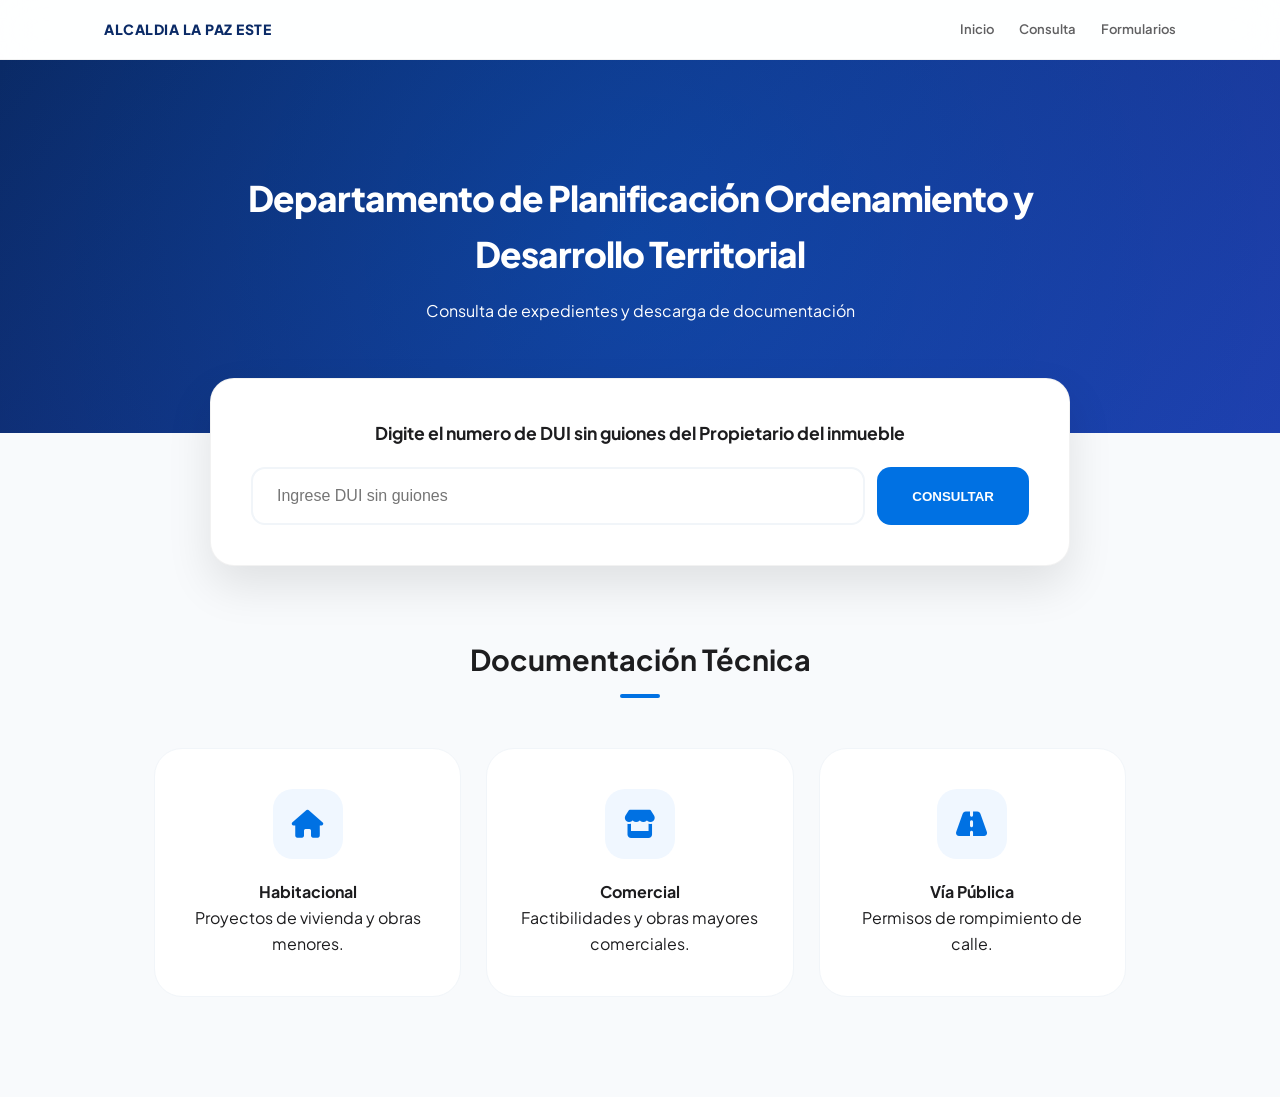
==== CONSULTAS DPODT/index.html @ 4b9c0d2d "Add files via upload" ====
<!DOCTYPE html>
<html lang="es">
<head>
  <meta charset="UTF-8">
  <meta name="viewport" content="width=device-width, initial-scale=1.0">
  <meta http-equiv="Cache-Control" content="no-cache, no-store, must-revalidate">
  <meta http-equiv="Pragma" content="no-cache">
  <meta http-equiv="Expires" content="0">
  <title>Gestión Territorial - La Paz Este</title>
  <link href="https://fonts.googleapis.com/css2?family=Plus+Jakarta+Sans:wght@300;400;500;600;700;800&display=swap" rel="stylesheet">
  <link rel="stylesheet" href="https://cdnjs.cloudflare.com/ajax/libs/font-awesome/6.4.0/css/all.min.css">
  <link rel="stylesheet" href="styles.css">
</head>
<body>

<nav>
  <div class="nav-content">
    <div class="logo-text">ALCALDIA LA PAZ ESTE</div>
    <div class="nav-links">
      <a href="#inicio">Inicio</a>
      <a href="#consulta">Consulta</a>
      <a href="#tramites">Formularios</a>
    </div>
  </div>
</nav>

<section class="hero" id="inicio">
  <div class="hero-content">
    <h2>Departamento de Planificación Ordenamiento y Desarrollo Territorial</h2>
    <p>Consulta de expedientes y descarga de documentación</p>
  </div>
</section>

<div class="search-section" id="consulta">
  <div class="search-card">
    <h3 style="text-align: center; font-size: 1.1rem; font-weight: 700;">Digite el numero de DUI sin guiones del Propietario del inmueble</h3>
    <div class="search-group">
      <input type="text" id="duiInput" placeholder="Ingrese DUI sin guiones">
      <button class="btn-search" onclick="buscarExpediente()">CONSULTAR</button>
    </div>
    <div id="res-box" class="fade-in"></div>
  </div>
</div>

<div class="section-container" id="tramites">
  <div class="section-title">
    <h3>Documentación Técnica</h3>
    <div class="divider"></div>
  </div>

  <div class="folder-grid">
    <div class="folder-card" onclick="openFolder('habitacional')">
      <div class="folder-icon"><i class="fas fa-home"></i></div>
      <h4>Habitacional</h4>
      <p>Proyectos de vivienda y obras menores.</p>
    </div>
    <div class="folder-card" onclick="openFolder('comercial')">
      <div class="folder-icon"><i class="fas fa-store"></i></div>
      <h4>Comercial</h4>
      <p>Factibilidades y obras mayores comerciales.</p>
    </div>
    <a href="https://drive.google.com/uc?export=download&id=1csumbIDoq47iIernN1nEFVQwGYc3gjHV" class="folder-card">
      <div class="folder-icon"><i class="fas fa-road"></i></div>
      <h4>Vía Pública</h4>
      <p>Permisos de rompimiento de calle.</p>
    </a>
  </div>
</div>

<div class="modal-overlay" id="modal-habitacional" onclick="closeFolder(event)">
  <div class="modal-content">
    <h4 style="margin-bottom: 20px;">Trámites Habitacionales</h4>
    <a href="https://drive.google.com/uc?export=download&id=1Fzm1oy9GY7SryM-g1gGGRpaxwUGTgwrC" class="dl-item"><i class="fas fa-file-pdf"></i><span>Obra Menor (menores a 125 metros cuadrados)</span></a>
    <a href="https://drive.google.com/uc?export=download&id=1et0m85PU-oY4r5fD5tPlBu3runZ3P_qt" class="dl-item"><i class="fas fa-file-pdf"></i><span>Obra Mayor (mayores a 125 metros cuadrados)</span></a>
  </div>
</div>

<div class="modal-overlay" id="modal-comercial" onclick="closeFolder(event)">
  <div class="modal-content">
    <h4 style="margin-bottom: 20px;">Trámites Comerciales</h4>
    <a href="https://drive.google.com/uc?export=download&id=1s3sobX7qcgeybkl1eqBleQdCbvAu9h91" class="dl-item"><i class="fas fa-file-signature"></i><span>Factibilidad</span></a>
  </div>
</div>

<script src="script.js"></script>
</body>
</html>
---- CONSULTAS DPODT/styles.css ----
:root {
  --bg-body: #f8fafc;
  --primary: #1d1d1f;
  --accent: #0071e3;
  --text-muted: #64748b;
  --glass-white: rgba(255, 255, 255, 0.85);
}

* { box-sizing: border-box; margin: 0; padding: 0; -webkit-font-smoothing: antialiased; }
body { font-family: 'Plus Jakarta Sans', sans-serif; background-color: var(--bg-body); color: var(--primary); line-height: 1.6; scroll-behavior: smooth; }

/* Navegación */
nav {
  position: sticky; top: 0; width: 100%; height: 60px;
  background: var(--glass-white); backdrop-filter: blur(20px);
  z-index: 1000; display: flex; align-items: center; border-bottom: 1px solid rgba(0,0,0,0.05);
}
.nav-content { width: 100%; max-width: 1200px; margin: 0 auto; display: flex; justify-content: space-between; padding: 0 5%; align-items: center; }
.logo-text { font-weight: 800; color: #0a2a66; font-size: 14px; letter-spacing: 0.5px; }

.nav-links { display: flex; gap: 25px; align-items: center; }
.nav-links a { font-size: 13px; color: var(--primary); text-decoration: none; font-weight: 600; cursor: pointer; opacity: 0.7; transition: 0.3s; }
.nav-links a:hover { opacity: 1; color: var(--accent); }

/* Hero Section */
.hero {
  background: #0a2a66;
  background: linear-gradient(135deg, #0a2a66 0%, #1e40af 100%);
  padding: 110px 5%; text-align: center; position: relative; overflow: hidden; color: white;
}
.hero::before {
  content: ""; position: absolute; top: -50%; left: -50%; width: 200%; height: 200%;
  background: radial-gradient(circle at center, rgba(0, 113, 227, 0.25) 0%, transparent 50%);
  animation: rotateMesh 25s linear infinite; z-index: 1;
}
@keyframes rotateMesh { from { transform: rotate(0deg); } to { transform: rotate(360deg); } }
.hero-content { position: relative; z-index: 2; max-width: 850px; margin: 0 auto; }
.hero h2 { font-size: 2.2rem; font-weight: 800; letter-spacing: -1px; margin-bottom: 15px; }

/* Sección de Búsqueda */
.search-section { max-width: 900px; margin: -55px auto 70px; padding: 0 20px; position: relative; z-index: 10; }
.search-card {
  background: white; padding: 40px; border-radius: 24px;
  box-shadow: 0 20px 45px rgba(0,0,0,0.1); border: 1px solid rgba(0,0,0,0.05);
  transition: transform 0.3s ease;
}
.search-group { display: flex; gap: 12px; margin-top: 20px; }
input { flex: 1; padding: 18px 24px; border-radius: 14px; border: 2px solid #f1f5f9; font-size: 1rem; outline: none; transition: 0.3s ease; }
input:focus { border-color: var(--accent); box-shadow: 0 0 0 4px rgba(0,113,227,0.1); }
.btn-search { background: var(--accent); color: white; border: none; padding: 0 35px; border-radius: 14px; font-weight: 700; cursor: pointer; transition: all 0.3s ease; }
.btn-search:hover { transform: translateY(-2px); background: #0077ed; box-shadow: 0 5px 15px rgba(0,113,227,0.3); }

/* Resultados y Animaciones */
#res-box { margin-top: 30px; display: none; }
.fade-in { animation: fadeIn 0.5s cubic-bezier(0.4, 0, 0.2, 1) forwards; }
@keyframes fadeIn { from { opacity: 0; transform: translateY(20px); } to { opacity: 1; transform: translateY(0); } }

.result-item { 
    padding: 24px; background: #f8fafc; border-radius: 18px; border: 1px solid #e2e8f0; 
    display: flex; flex-direction: column; gap: 15px; margin-bottom: 20px;
    transition: all 0.3s ease;
}
.result-item:hover { transform: scale(1.01); box-shadow: 0 10px 25px rgba(0,0,0,0.05); }

.status-badge { 
    padding: 8px 16px; border-radius: 12px; font-weight: 800; font-size: 0.7rem; text-transform: uppercase;
    display: inline-block; transition: all 0.3s ease;
}

/* Grid de Trámites */
.section-container { max-width: 1100px; margin: 0 auto 100px; padding: 0 5%; }
.section-title { text-align: center; margin-bottom: 50px; }
.section-title h3 { font-size: 1.8rem; font-weight: 700; }
.divider { width: 40px; height: 4px; background: var(--accent); margin: 12px auto; border-radius: 10px; }

.folder-grid { display: grid; grid-template-columns: repeat(auto-fit, minmax(300px, 1fr)); gap: 25px; }
.folder-card {
  background: white; padding: 40px 30px; border-radius: 28px; text-align: center;
  border: 1px solid #f1f5f9; transition: 0.4s cubic-bezier(0.4, 0, 0.2, 1); cursor: pointer; text-decoration: none; color: inherit;
}
.folder-card:hover { transform: translateY(-10px); box-shadow: 0 20px 40px rgba(0,0,0,0.05); border-color: var(--accent); }
.folder-icon { width: 70px; height: 70px; background: #f0f7ff; border-radius: 20px; display: flex; align-items: center; justify-content: center; margin: 0 auto 20px; font-size: 28px; color: var(--accent); transition: transform 0.3s ease; }
.folder-card:hover .folder-icon { transform: rotate(-5deg) scale(1.1); }

/* Modales */
.modal-overlay {
  position: fixed; top: 0; left: 0; width: 100%; height: 100%;
  background: rgba(0,0,0,0.3); backdrop-filter: blur(8px);
  display: none; align-items: center; justify-content: center; z-index: 2000;
  transition: all 0.3s ease;
}
.modal-overlay.active { display: flex; }
.modal-content { 
  background: white; padding: 35px; border-radius: 28px; width: 90%; max-width: 450px; 
  transform: scale(0.9); opacity: 0; transition: all 0.3s cubic-bezier(0.34, 1.56, 0.64, 1);
}
.modal-overlay.active .modal-content { transform: scale(1); opacity: 1; }

.dl-item {
  display: flex; align-items: center; gap: 15px; padding: 18px;
  background: #f8fafc; border-radius: 16px; text-decoration: none; color: var(--primary);
  margin-top: 12px; transition: all 0.2s ease; border: 1px solid transparent;
}
.dl-item:hover { border-color: var(--accent); background: white; transform: translateX(8px); }
.dl-item i { font-size: 22px; color: var(--accent); }
.dl-item span { font-weight: 700; font-size: 15px; }

@media (max-width: 768px) {
  .hero h2 { font-size: 1.6rem; }
  .search-group { flex-direction: column; }
}
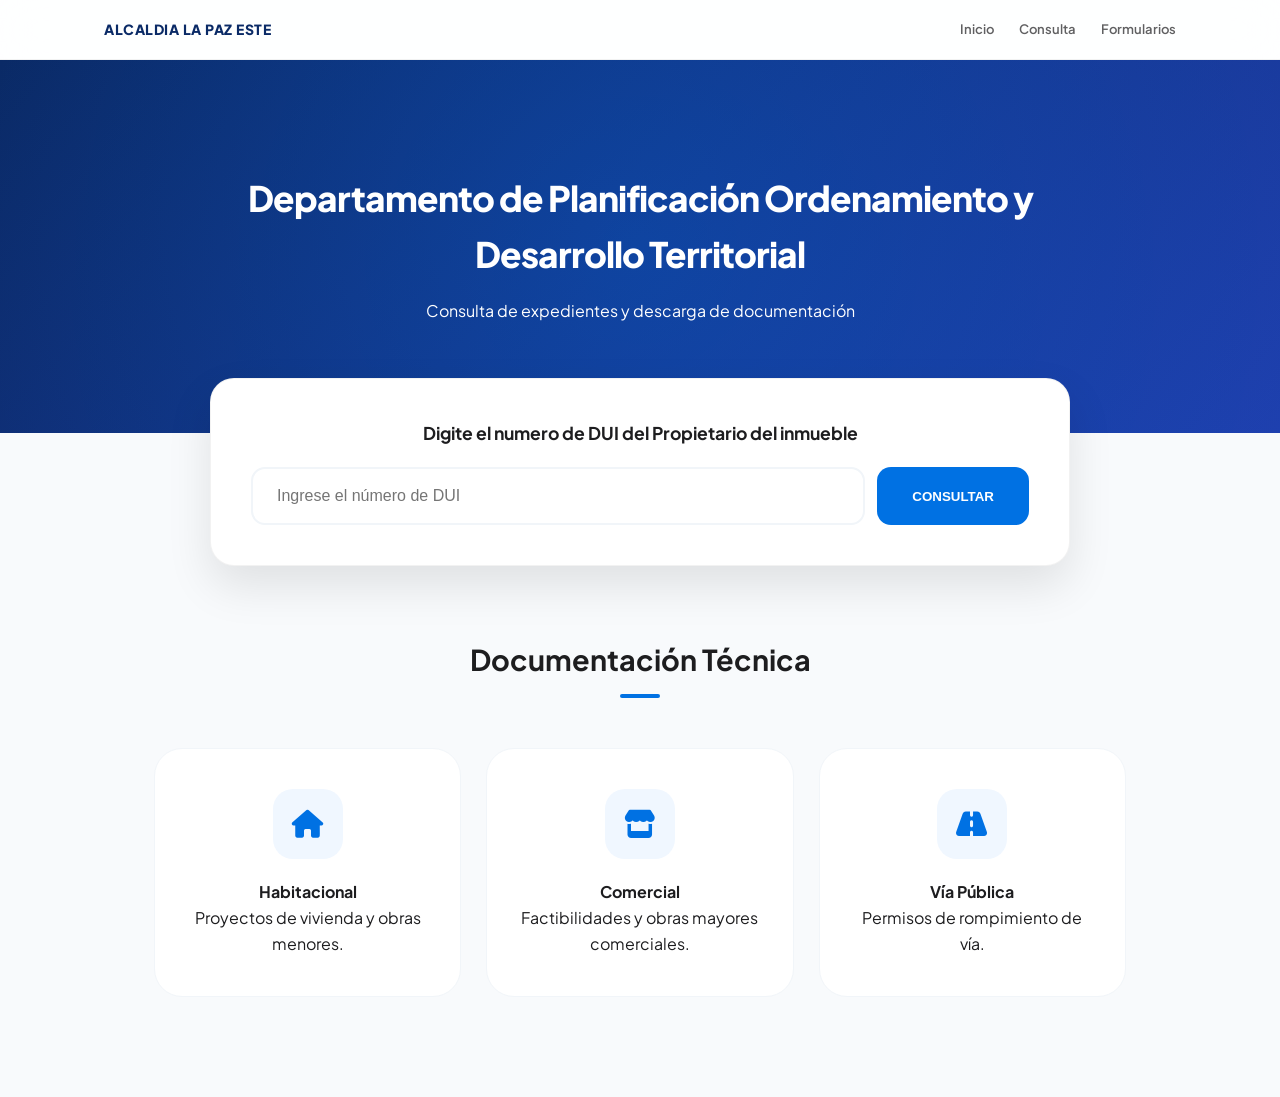
==== commit d70f82a6: "Change DUI input placeholder text Updated the DUI input placeholder text for clarity." ====
--- a/CONSULTAS DPODT/index.html
+++ b/CONSULTAS DPODT/index.html
@@ -33,9 +33,9 @@
 
 <div class="search-section" id="consulta">
   <div class="search-card">
-    <h3 style="text-align: center; font-size: 1.1rem; font-weight: 700;">Digite el numero de DUI sin guiones del Propietario del inmueble</h3>
+    <h3 style="text-align: center; font-size: 1.1rem; font-weight: 700;">Digite el numero de DUI del Propietario del inmueble</h3>
     <div class="search-group">
-      <input type="text" id="duiInput" placeholder="Ingrese DUI sin guiones">
+      <input type="text" id="duiInput" placeholder="Ingrese el número de DUI">
       <button class="btn-search" onclick="buscarExpediente()">CONSULTAR</button>
     </div>
     <div id="res-box" class="fade-in"></div>
@@ -62,7 +62,7 @@
     <a href="https://drive.google.com/uc?export=download&id=1csumbIDoq47iIernN1nEFVQwGYc3gjHV" class="folder-card">
       <div class="folder-icon"><i class="fas fa-road"></i></div>
       <h4>Vía Pública</h4>
-      <p>Permisos de rompimiento de calle.</p>
+      <p>Permisos de rompimiento de vía.</p>
     </a>
   </div>
 </div>
@@ -84,4 +84,4 @@
 
 <script src="script.js"></script>
 </body>
-</html>+</html>
